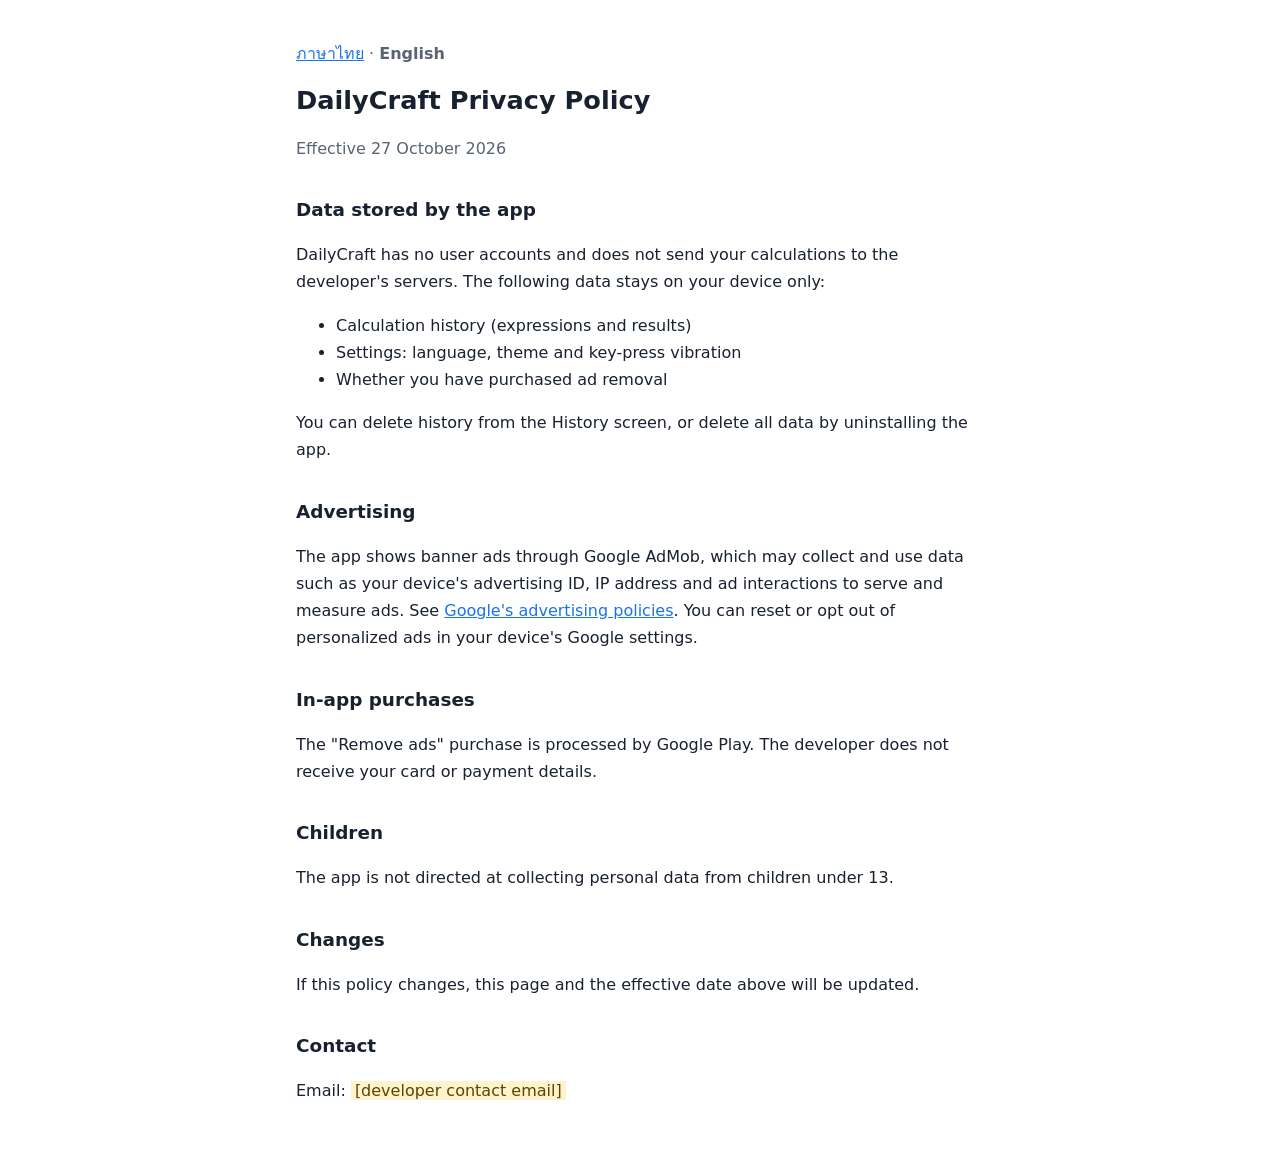
==== dailycraft/privacy-en.html @ 850f360e "Publish craft-calc site (privacy policies, app-ads.txt) Source of truth: mammonrn/craft-calc site/  " ====
<!doctype html>
<html lang="en">
<head>
<meta charset="utf-8">
<meta name="viewport" content="width=device-width, initial-scale=1">
<title>Privacy Policy – DailyCraft</title>
<link rel="stylesheet" href="../style.css">
</head>
<body>
<main>
<p class="lang"><a href="privacy.html" hreflang="th">ภาษาไทย</a> · <strong>English</strong></p>
<h1>DailyCraft Privacy Policy</h1>
<p class="meta">Effective 27 October 2026</p>

<h2>Data stored by the app</h2>
<p>DailyCraft has no user accounts and does not send your calculations to the developer's servers. The following data stays on your device only:</p>
<ul>
<li>Calculation history (expressions and results)</li>
<li>Settings: language, theme and key-press vibration</li>
<li>Whether you have purchased ad removal</li>
</ul>
<p>You can delete history from the History screen, or delete all data by uninstalling the app.</p>

<h2>Advertising</h2>
<p>The app shows banner ads through Google AdMob, which may collect and use data such as your device's advertising ID, IP address and ad interactions to serve and measure ads. See <a href="https://policies.google.com/technologies/ads">Google's advertising policies</a>. You can reset or opt out of personalized ads in your device's Google settings.</p>

<h2>In-app purchases</h2>
<p>The "Remove ads" purchase is processed by Google Play. The developer does not receive your card or payment details.</p>

<h2>Children</h2>
<p>The app is not directed at collecting personal data from children under 13.</p>

<h2>Changes</h2>
<p>If this policy changes, this page and the effective date above will be updated.</p>

<h2>Contact</h2>
<p>Email: <span class="todo">[developer contact email]</span></p>
</main>
</body>
</html>
---- style.css ----
:root { --bg: #ffffff; --fg: #18212f; --muted: #586474; --accent: #1a73e8; }
@media (prefers-color-scheme: dark) {
  :root { --bg: #111820; --fg: #f4f7fc; --muted: #b3bfce; --accent: #8ab4f8; }
}
* { box-sizing: border-box; }
body { margin: 0; background: var(--bg); color: var(--fg);
  font: 16px/1.7 "Noto Sans Thai", Inter, system-ui, sans-serif; }
main { max-width: 720px; margin: 0 auto; padding: 24px 16px 48px; }
h1 { font-size: 1.6rem; line-height: 1.3; }
h2 { font-size: 1.15rem; margin-top: 2rem; }
a { color: var(--accent); }
.meta, .lang { color: var(--muted); }
.todo { background: #fff3cd; color: #5c4400; padding: 0 4px; }
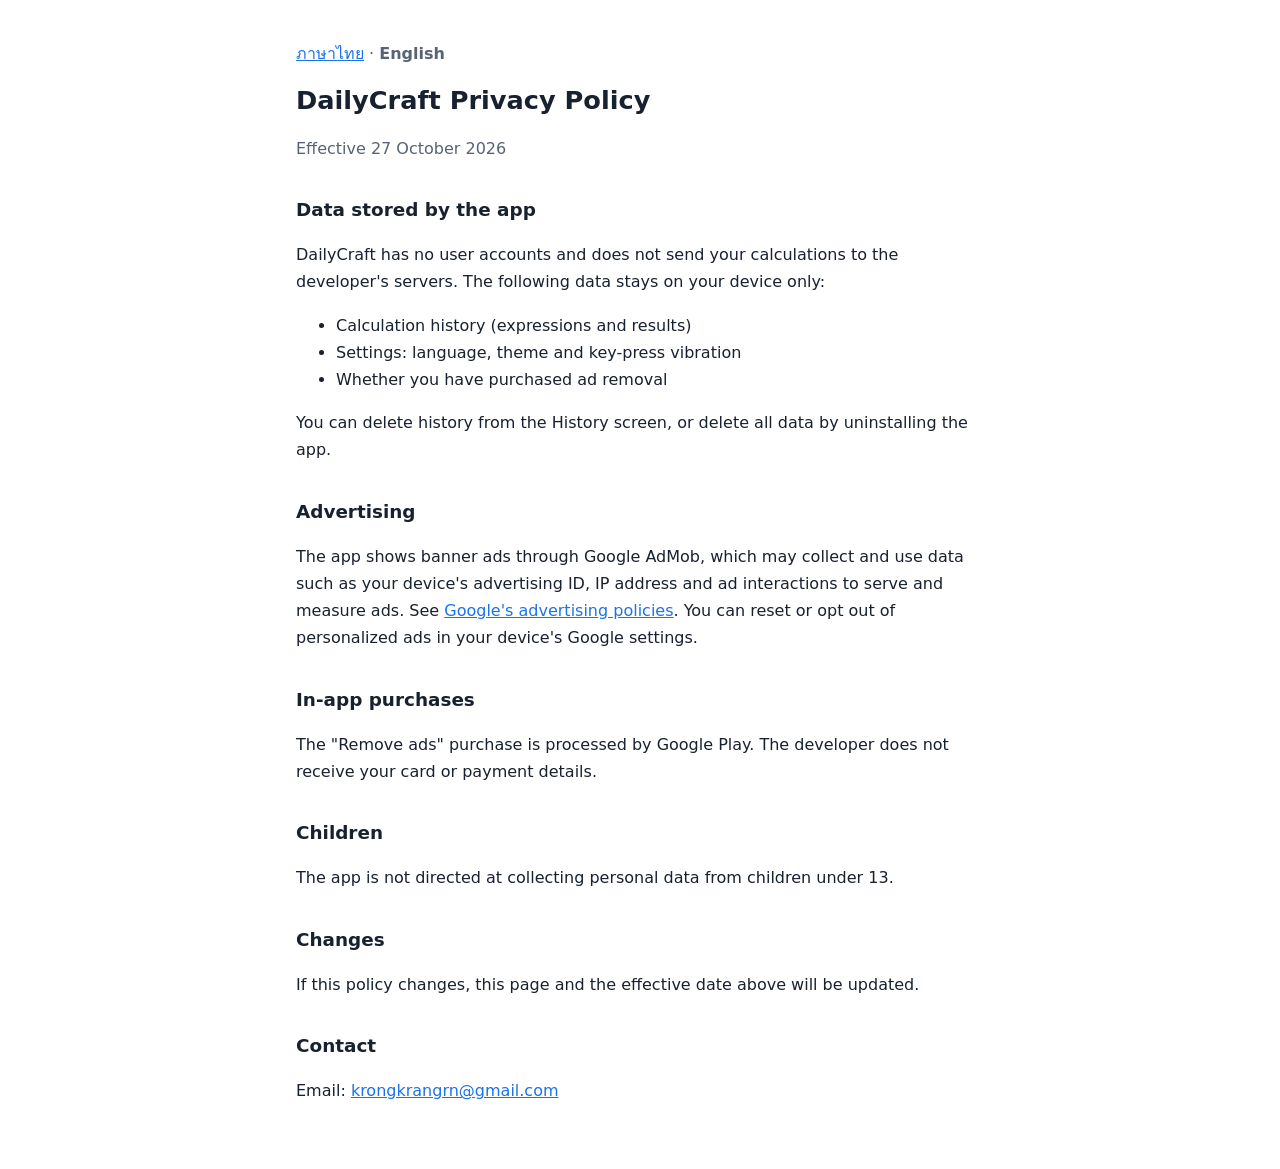
==== commit 3e32f91b: "privacy: contact email Co-Authored-By: Claude Opus 5.5 <noreply@anthropic.com>" ====
--- a/dailycraft/privacy-en.html
+++ b/dailycraft/privacy-en.html
@@ -34,7 +34,7 @@
 <p>If this policy changes, this page and the effective date above will be updated.</p>
 
 <h2>Contact</h2>
-<p>Email: <span class="todo">[developer contact email]</span></p>
+<p>Email: <a href="mailto:krongkrangrn@gmail.com">krongkrangrn@gmail.com</a></p>
 </main>
 </body>
 </html>
